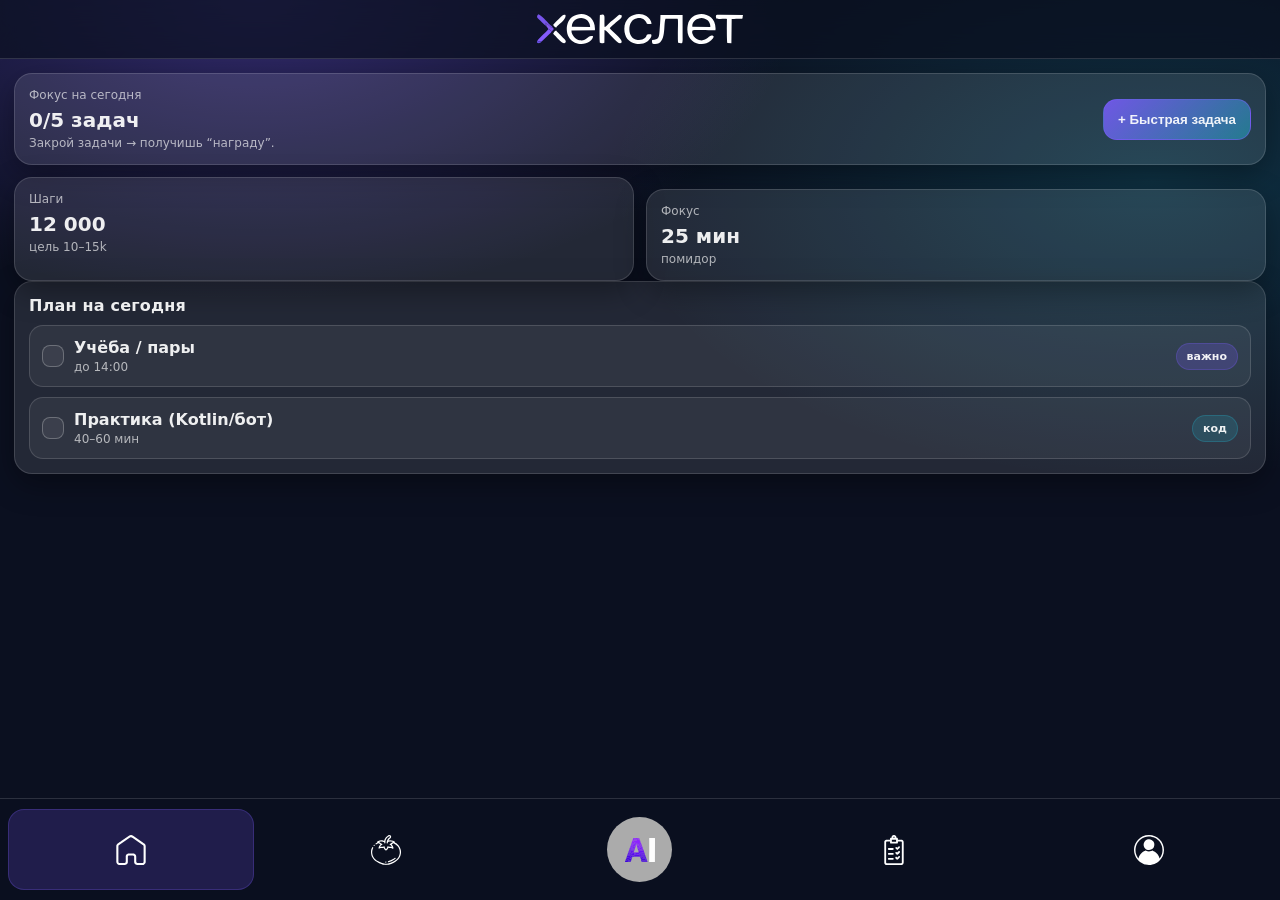
==== index.html @ a905f86e "сЩЬЬШЕ" ====
<!doctype html>
<html lang="ru">
<head>
  <meta charset="UTF-8" />
  <meta name="viewport" content="width=device-width, initial-scale=1" />
  <title>ToDo WebApp</title>
  <link rel="stylesheet" href="frontend/css/style.css" />
</head>

<body>
    <header class="topbar">
      <a href="index.html" class="logo" aria-label="На главную">
        <img src="frontend/image/logo.svg" alt="Логотип" height="30" />
      </a>
    </header>
    <main class="content" id="app-content"></main>

    <footer class="footer">
      <nav class="bottom-nav" aria-label="Навигация">
        <button class="nav-btn is-active" data-target="home" type="button" aria-label="Главная">
          <span class="nav-ico">
            <img class="nav-icon" src="frontend/image/home.svg" alt="" />
          </span>
        </button>

        <button class="nav-btn" data-target="pomodoro" type="button" aria-label="Метод">
          <span class="nav-ico">
            <img class="nav-icon" src="frontend/image/pomidor.svg" alt="" />
          </span>
        </button>

        <button class="nav-btn nav-btn--fab" data-target="ai" type="button" aria-label="AI">
          <span class="nav-ico nav-ico--fab">
            <img class="nav-icon" src="frontend/image/AI-button.svg" alt="" />
          </span>
        </button>

        <button class="nav-btn" data-target="task" type="button" aria-label="Задачи">
          <span class="nav-ico">
            <img class="nav-icon" src="frontend/image/tasks.svg" alt="" />
          </span>
        </button>

        <button class="nav-btn" data-target="profile" type="button" aria-label="Профиль">
          <span class="nav-ico">
            <img class="nav-icon" src="frontend/image/profile.svg" alt="" />
          </span>
        </button>
      </nav>
    </footer>
  
  <script type="module" src="frontend/js/app.js"></script>
  <script src="https://telegram.org/js/telegram-web-app.js"></script>

</body>
</html>
---- frontend/css/style.css ----
@import url("./base.css");
@import url("./components.css");

/* Страницы */
@import url("./pages/home.css");
@import url("./pages/pomodoro.css");
@import url("./pages/profile.css");
@import url("./pages/click.css");
@import url("./pages/chat-ai.css");
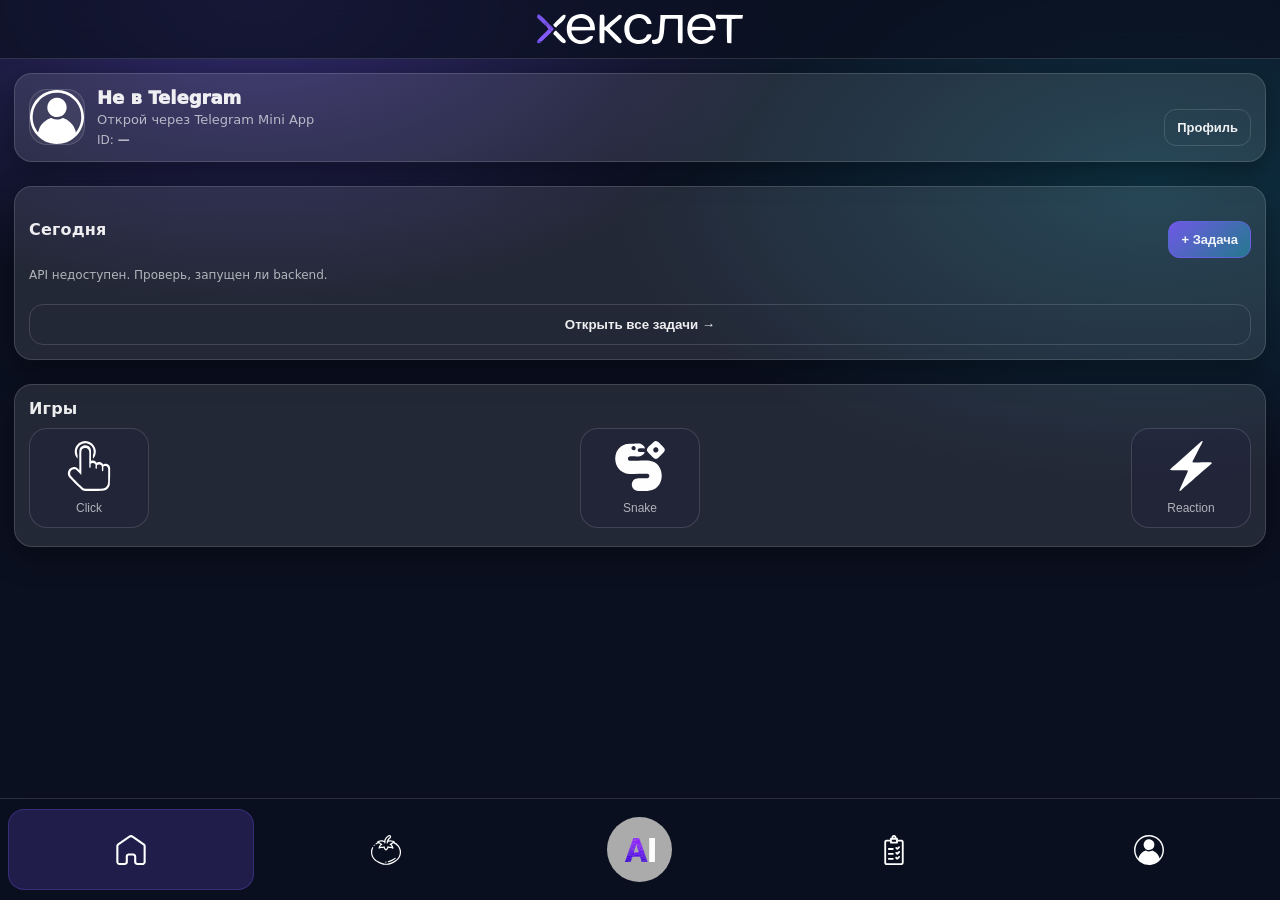
==== commit 7a039242: "Интеграций ии пока с сервером" ====
--- a/index.html
+++ b/index.html
@@ -51,6 +51,8 @@
   
   <script type="module" src="frontend/js/app.js"></script>
   <script src="https://telegram.org/js/telegram-web-app.js"></script>
+  <script>window.API_BASE = "http://localhost:8001";</script>
+
 
 </body>
 </html>
--- a/frontend/css/style.css
+++ b/frontend/css/style.css
@@ -1,9 +1,13 @@
 @import url("./base.css");
 @import url("./components.css");
 
-/* Страницы */
+/* pages */
 @import url("./pages/home.css");
 @import url("./pages/pomodoro.css");
 @import url("./pages/profile.css");
 @import url("./pages/click.css");
-@import url("./pages/chat-ai.css");
+@import url("./pages/ai.css");
+@import url("./pages/task.css");
+@import url("./pages/reaction.css");
+
+
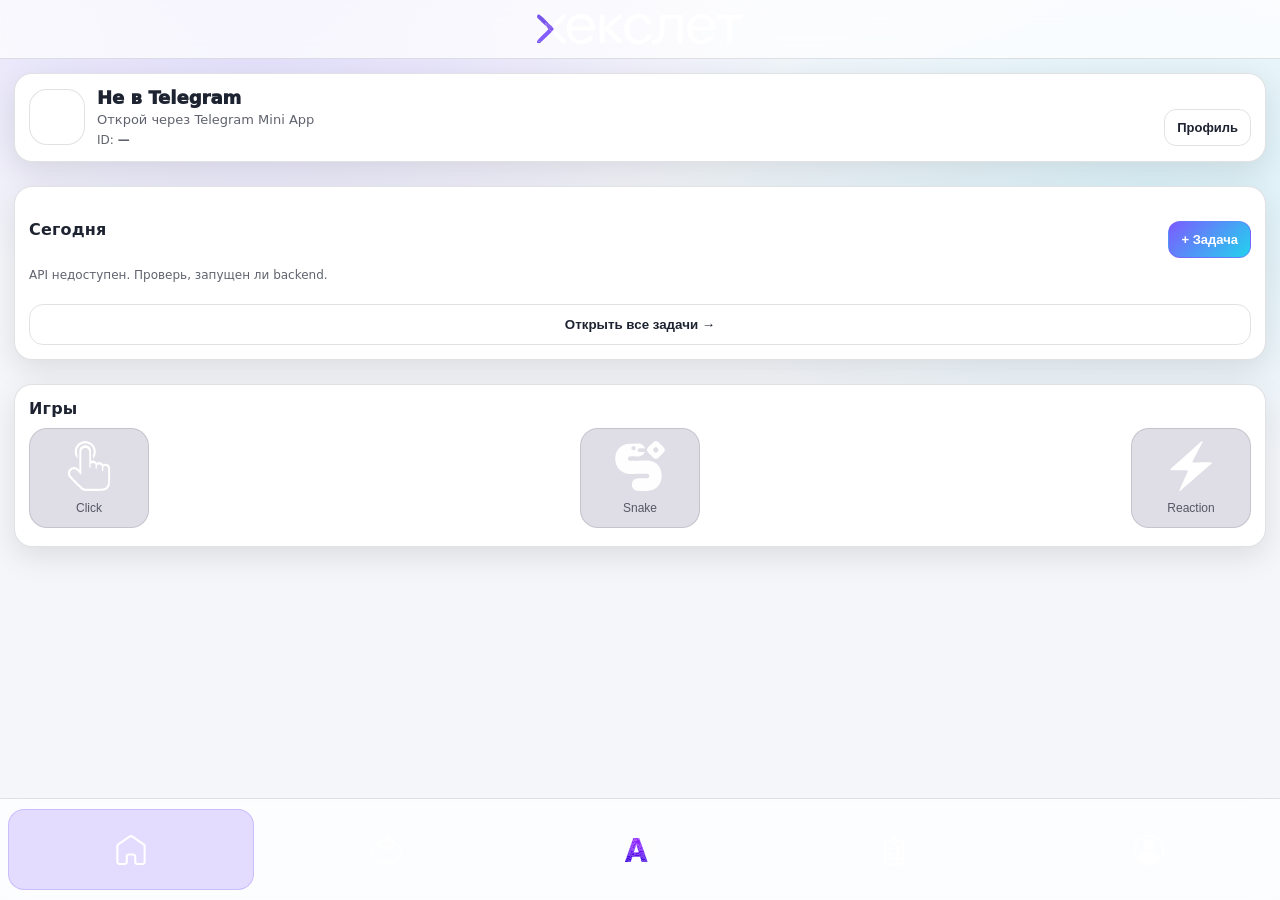
==== commit 64c94605: "Темы" ====
--- a/index.html
+++ b/index.html
@@ -51,7 +51,10 @@
   
   <script type="module" src="frontend/js/app.js"></script>
   <script src="https://telegram.org/js/telegram-web-app.js"></script>
-  <script>window.API_BASE = "http://localhost:8001";</script>
+  <script>
+  window.API_BASE = "http://localhost:8000";     // основной backend (tasks и т.д.)
+  window.AI_API_BASE = "http://localhost:8001";  // AI backend
+  </script>
 
 
 </body>
